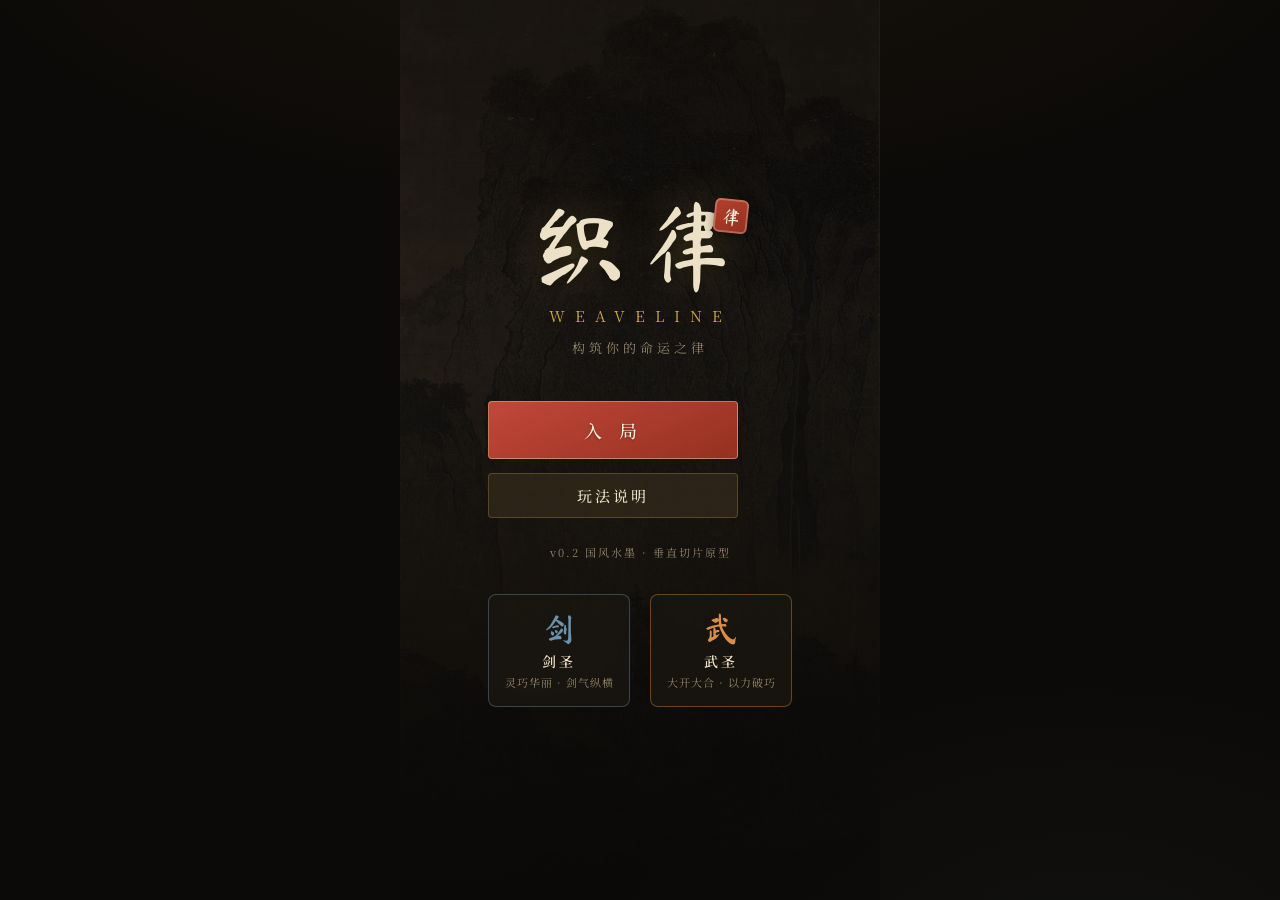
==== index.html @ f8b71b51 "demo V1.0" ====
<!DOCTYPE html>
<html lang="zh-CN">
<head>
  <meta charset="UTF-8">
  <meta name="viewport" content="width=device-width, initial-scale=1.0, maximum-scale=1.0, user-scalable=no">
  <meta name="apple-mobile-web-app-capable" content="yes">
  <meta name="mobile-web-app-capable" content="yes">
  <title>织律 Weaveline</title>

  <!-- 国风字体：毛笔行书 + 宋体（加载失败时回落到系统楷体/宋体） -->
  <link rel="preconnect" href="https://fonts.googleapis.com">
  <link rel="preconnect" href="https://fonts.gstatic.com" crossorigin>
  <link rel="stylesheet" href="https://fonts.googleapis.com/css2?family=Ma+Shan+Zheng&family=Noto+Serif+SC:wght@400;600&display=swap">

  <link rel="stylesheet" href="css/style.css">
</head>
<body>
  <div id="app">
    <div class="loading-screen">
      <div class="loading-seal">织</div>
      <h1>织律</h1>
      <p>WEAVELINE</p>
      <div class="loading-spinner"></div>
    </div>
  </div>

  <!-- Game Scripts -->
  <script src="js/random.js"></script>
  <script src="js/data.js"></script>
  <script src="js/battle-core.js"></script>
  <script src="js/audio.js"></script>
  <script src="js/game.js"></script>

  <script>
    // Start the game
    window.addEventListener('DOMContentLoaded', () => {
      game.start();
    });
  </script>
</body>
</html>
---- css/style.css ----
/* ============================================================
   织律 Weaveline - 国风 · 水墨 · 夜墨 Theme
   Ink-wash aesthetic: 墨色为底，宣纸为面，朱砂鎏金为饰
   ============================================================ */

/* ---- CSS Variables ---- */
:root {
  /* 墨色底 */
  --ink-950: #0c0a08;
  --ink-900: #12100c;
  --ink-800: #1a1611;
  --ink-700: #241e16;
  --ink-600: #2f2719;
  /* 宣纸字 */
  --paper: #ece0c6;
  --paper-dim: #cbbc9c;
  --paper-mute: #94866b;
  /* 点缀 */
  --gold: #c9a24b;
  --gold-bright: #ecd394;
  --cinnabar: #b5402f;
  --cinnabar-bright: #e0604a;
  --jade: #6b9c8a;
  --azure: #6a92ad;
  --violet: #9270a0;
  --ember: #d98e4a;
  /* 功能色 */
  --hp-player: #a8c686;
  --hp-enemy: #c8543f;
  --border-gold: rgba(201, 162, 75, 0.28);
  --border-faint: rgba(236, 224, 198, 0.12);
  --shadow-deep: rgba(0, 0, 0, 0.55);
  --radius-sm: 4px;
  --radius-md: 8px;
  --radius-lg: 14px;
  --font-brush: 'Ma Shan Zheng', 'Kaiti SC', 'STKaiti', 'KaiTi', 'STSong', serif;
  --font-song: 'Noto Serif SC', 'Songti SC', 'STSong', 'SimSun', serif;
  --transition: 0.25s cubic-bezier(0.22, 0.8, 0.36, 1);
}

/* ---- Reset ---- */
*, *::before, *::after {
  box-sizing: border-box;
  margin: 0;
  padding: 0;
}

html, body {
  width: 100%;
  height: 100%;
  overflow-x: hidden;
  font-family: var(--font-song);
  background: var(--ink-950);
  color: var(--paper);
  -webkit-font-smoothing: antialiased;
  -webkit-tap-highlight-color: transparent;
}

body {
  display: flex;
  justify-content: center;
  align-items: flex-start;
  min-height: 100vh;
  background:
    radial-gradient(1200px 500px at 50% -10%, rgba(201, 162, 75, 0.06), transparent 60%),
    radial-gradient(900px 600px at 85% 110%, rgba(106, 146, 173, 0.05), transparent 55%),
    var(--ink-950);
}

#app {
  width: 100%;
  max-width: 480px;
  min-height: 100vh;
  position: relative;
}

/* ---- Loading ---- */
.loading-screen {
  display: flex;
  flex-direction: column;
  align-items: center;
  justify-content: center;
  min-height: 100vh;
  gap: 14px;
}
.loading-seal {
  width: 72px; height: 72px;
  display: flex; align-items: center; justify-content: center;
  background: var(--cinnabar);
  color: #f4e8d8;
  font-family: var(--font-brush);
  font-size: 40px;
  border-radius: 10px;
  box-shadow: 0 0 30px rgba(181, 64, 47, 0.35), inset 0 0 0 3px rgba(244, 232, 216, 0.25);
  animation: pulse 1.8s infinite;
}
.loading-screen h1 { font-family: var(--font-brush); font-size: 34px; color: var(--gold-bright); font-weight: 400; letter-spacing: 8px; }
.loading-screen p { color: var(--paper-mute); font-size: 13px; letter-spacing: 6px; }
.loading-spinner {
  width: 30px; height: 30px;
  border: 2px solid var(--border-faint);
  border-top-color: var(--gold);
  border-radius: 50%;
  animation: spin 0.9s linear infinite;
  margin-top: 8px;
}

/* ---- Screen Base ---- */
.screen {
  width: 100%;
  min-height: 100vh;
  padding: 16px;
  display: flex;
  flex-direction: column;
  position: relative;
}

/* 宣纸面板 */
.panel {
  background:
    linear-gradient(160deg, rgba(38, 32, 23, 0.94), rgba(24, 20, 14, 0.96));
  border-radius: var(--radius-lg);
  padding: 22px 20px;
  border: 1px solid var(--border-gold);
  box-shadow:
    0 12px 40px var(--shadow-deep),
    inset 0 0 0 1px rgba(0, 0, 0, 0.35),
    inset 0 1px 0 rgba(236, 224, 198, 0.06);
  position: relative;
}
.panel::before, .panel::after {
  content: '';
  position: absolute;
  width: 14px; height: 14px;
  border-color: var(--gold);
  border-style: solid;
  opacity: 0.55;
  pointer-events: none;
}
.panel::before { top: 5px; left: 5px; border-width: 1px 0 0 1px; }
.panel::after { bottom: 5px; right: 5px; border-width: 0 1px 1px 0; }

/* 印章元素 */
.seal {
  display: inline-flex;
  align-items: center;
  justify-content: center;
  background: linear-gradient(150deg, var(--cinnabar), #93301f);
  color: #f6ecdc;
  font-family: var(--font-brush);
  border-radius: 6px;
  box-shadow: inset 0 0 0 2px rgba(246, 236, 220, 0.28), 0 2px 8px rgba(0,0,0,0.4);
  line-height: 1;
}

/* ---- Buttons ---- */
.btn {
  display: inline-flex;
  align-items: center;
  justify-content: center;
  gap: 8px;
  padding: 11px 22px;
  border: 1px solid var(--border-gold);
  border-radius: var(--radius-sm);
  font-size: 15px;
  font-weight: 500;
  letter-spacing: 3px;
  cursor: pointer;
  transition: all var(--transition);
  font-family: var(--font-song);
  white-space: nowrap;
  color: var(--paper);
  background: rgba(38, 32, 23, 0.7);
}
.btn:active { transform: scale(0.97); }
.btn:disabled { opacity: 0.35; cursor: not-allowed; }
.btn-primary {
  background: linear-gradient(155deg, #c0483a, #96301f);
  border-color: rgba(236, 211, 148, 0.45);
  color: #f8efdd;
  text-shadow: 0 1px 2px rgba(0,0,0,0.4);
}
.btn-primary:hover { box-shadow: 0 4px 18px rgba(181, 64, 47, 0.4); filter: brightness(1.1); }
.btn-secondary { background: rgba(47, 39, 25, 0.85); color: var(--paper); }
.btn-secondary:hover { border-color: var(--gold); }
.btn-accent { background: linear-gradient(155deg, #6d5a86, #4e3d63); color: #f2e9f6; }
.btn-ghost { background: transparent; color: var(--paper-mute); border-color: transparent; }
.btn-danger { background: var(--cinnabar); color: #fff; }
.btn-large { padding: 15px 36px; font-size: 18px; letter-spacing: 6px; }
.btn-sm { padding: 6px 14px; font-size: 12px; letter-spacing: 1px; }
.btn-block { width: 100%; }

/* ---- Menu Screen ---- */
.menu-screen {
  justify-content: center;
  align-items: center;
  text-align: center;
  overflow: hidden;
}
.ink-bg {
  position: absolute;
  inset: 0;
  background-size: cover;
  background-position: center 20%;
  opacity: 0.34;
  filter: saturate(0.7) brightness(0.85);
  pointer-events: none;
}
.ink-bg::after {
  content: '';
  position: absolute;
  inset: 0;
  background:
    linear-gradient(180deg, rgba(12,10,8,0.55) 0%, rgba(12,10,8,0.25) 35%, rgba(12,10,8,0.88) 82%, var(--ink-950) 100%);
}
.menu-content { position: relative; z-index: 1; }
.game-title { margin-bottom: 44px; position: relative; }
.title-calligraphy {
  font-family: var(--font-brush);
  font-size: 96px;
  font-weight: 400;
  line-height: 1.1;
  color: var(--paper);
  text-shadow:
    0 0 40px rgba(201, 162, 75, 0.35),
    0 4px 12px rgba(0, 0, 0, 0.7);
  letter-spacing: 12px;
  animation: inkBreath 5s ease-in-out infinite;
}
@keyframes inkBreath {
  0%, 100% { text-shadow: 0 0 40px rgba(201,162,75,0.28), 0 4px 12px rgba(0,0,0,0.7); }
  50% { text-shadow: 0 0 64px rgba(201,162,75,0.5), 0 4px 12px rgba(0,0,0,0.7); }
}
.title-seal {
  position: absolute;
  top: 6px; right: calc(50% - 108px);
  width: 34px; height: 34px;
  font-size: 19px;
  transform: rotate(6deg);
}
.subtitle {
  color: var(--gold);
  font-size: 15px;
  letter-spacing: 10px;
  margin-top: 6px;
  font-family: var(--font-song);
}
.tagline { color: var(--paper-mute); font-size: 13px; margin-top: 12px; letter-spacing: 4px; }
.menu-buttons { display: flex; flex-direction: column; gap: 14px; width: 250px; }
.menu-version { color: var(--paper-mute); font-size: 11px; margin-top: 26px; letter-spacing: 2px; }
.menu-characters { display: flex; gap: 20px; margin-top: 34px; }
.char-preview {
  background: rgba(26, 22, 17, 0.82);
  border-radius: var(--radius-md);
  padding: 16px 14px;
  text-align: center;
  width: 142px;
  border: 1px solid var(--border-faint);
}
.char-preview.swordsman { border-color: rgba(106, 146, 173, 0.4); }
.char-preview.martial { border-color: rgba(217, 142, 74, 0.4); }
.char-preview .char-icon {
  font-family: var(--font-brush);
  font-size: 34px;
  line-height: 1;
  margin-bottom: 6px;
}
.char-preview.swordsman .char-icon { color: var(--azure); }
.char-preview.martial .char-icon { color: var(--ember); }
.char-preview .char-name { font-size: 14px; font-weight: 600; letter-spacing: 3px; }
.char-preview .char-desc { font-size: 11px; color: var(--paper-mute); margin-top: 3px; letter-spacing: 1px; }

/* ---- Character Select ---- */
.char-select-screen { gap: 16px; }
.screen-title {
  text-align: center;
  font-family: var(--font-brush);
  font-size: 30px;
  font-weight: 400;
  color: var(--gold-bright);
  letter-spacing: 8px;
  margin: 8px 0 4px;
}
.screen-subtitle { text-align: center; color: var(--paper-mute); font-size: 12px; letter-spacing: 2px; margin-bottom: 8px; }
.char-cards { display: flex; flex-direction: column; gap: 16px; flex: 1; }
.char-card {
  background: linear-gradient(165deg, rgba(38, 32, 23, 0.92), rgba(22, 18, 13, 0.95));
  border-radius: var(--radius-lg);
  padding: 22px 20px;
  cursor: pointer;
  border: 1px solid var(--border-faint);
  transition: all var(--transition);
  position: relative;
  overflow: hidden;
}
.char-card::after {
  content: '';
  position: absolute;
  top: 0; left: 0; right: 0;
  height: 2px;
  background: linear-gradient(90deg, transparent, var(--card-accent, var(--gold)), transparent);
  opacity: 0.6;
}
.char-card.swordsman { --card-accent: var(--azure); }
.char-card.martial { --card-accent: var(--ember); }
.char-card:hover, .char-card:active { border-color: var(--card-accent, var(--gold)); transform: translateY(-2px); box-shadow: 0 10px 30px rgba(0,0,0,0.5); }
.char-card-head { display: flex; align-items: center; gap: 16px; margin-bottom: 10px; }
.char-glyph {
  width: 62px; height: 62px;
  flex: none;
  display: flex; align-items: center; justify-content: center;
  font-family: var(--font-brush);
  font-size: 38px;
  border-radius: 50%;
  border: 1px solid var(--border-gold);
  background: radial-gradient(circle at 35% 30%, rgba(236,224,198,0.10), rgba(0,0,0,0.35));
}
.char-card.swordsman .char-glyph { color: var(--azure); box-shadow: 0 0 22px rgba(106,146,173,0.25); }
.char-card.martial .char-glyph { color: var(--ember); box-shadow: 0 0 22px rgba(217,142,74,0.25); }
.char-card h3 { font-family: var(--font-brush); font-size: 26px; font-weight: 400; letter-spacing: 5px; }
.char-stats { display: flex; gap: 14px; margin-bottom: 8px; }
.stat { font-size: 12px; color: var(--paper-dim); letter-spacing: 1px; }
.char-card p { font-size: 12px; color: var(--paper-mute); margin-bottom: 14px; line-height: 1.7; }
.char-skills-preview { display: flex; flex-wrap: wrap; gap: 6px; margin-bottom: 14px; }
.skill-tag {
  background: rgba(236, 224, 198, 0.07);
  border: 1px solid var(--border-faint);
  padding: 3px 10px;
  border-radius: 3px;
  font-size: 11px;
  color: var(--paper-dim);
  letter-spacing: 1px;
}
.tag-more { color: var(--gold); }

/* ---- Sword Select ---- */
.sword-select-screen { gap: 14px; align-items: center; }
.sword-cards { display: flex; flex-direction: column; gap: 12px; width: 100%; }
.sword-card {
  background: linear-gradient(150deg, rgba(38, 32, 23, 0.92), rgba(22, 18, 13, 0.94));
  border-radius: var(--radius-md);
  padding: 16px 18px;
  border: 1px solid var(--border-faint);
  display: flex;
  align-items: center;
  gap: 16px;
  cursor: pointer;
  transition: all var(--transition);
}
.sword-card:hover, .sword-card:active { border-color: var(--gold); box-shadow: 0 6px 20px rgba(0,0,0,0.45); }
.sword-name-seal {
  width: 52px; height: 52px;
  flex: none;
  font-size: 24px;
}
.sword-card h3 { font-family: var(--font-brush); font-size: 20px; font-weight: 400; color: var(--gold-bright); letter-spacing: 3px; white-space: nowrap; }
.sword-card p { font-size: 11.5px; color: var(--paper-mute); flex: 1; line-height: 1.6; }

/* ---- Route Map ---- */
.route-screen { gap: 10px; padding: 12px; }
.route-header {
  display: flex;
  justify-content: space-between;
  align-items: center;
  padding: 6px 2px;
}
.header-left { display: flex; gap: 8px; align-items: center; }
.header-right { display: flex; gap: 8px; }
.char-badge {
  padding: 5px 14px;
  border-radius: 3px;
  font-size: 13px;
  letter-spacing: 2px;
  border: 1px solid var(--border-gold);
  font-weight: 600;
  background: rgba(26, 22, 17, 0.85);
  color: var(--paper);
}
.char-badge.large { padding: 10px 24px; font-size: 17px; letter-spacing: 4px; }
.sword-badge {
  padding: 4px 10px;
  border-radius: 3px;
  font-size: 11px;
  letter-spacing: 1px;
  background: rgba(201, 162, 75, 0.14);
  border: 1px solid var(--border-gold);
  color: var(--gold-bright);
}
.resource-display {
  padding: 4px 10px;
  border-radius: 3px;
  font-size: 12px;
  letter-spacing: 1px;
  background: rgba(26, 22, 17, 0.85);
  border: 1px solid var(--border-faint);
  color: var(--paper-dim);
}
.resource-display .res-hp { color: var(--cinnabar-bright); }
.resource-display .res-supply { color: var(--gold-bright); }
.route-map-title {
  text-align: center;
  font-family: var(--font-brush);
  font-size: 20px;
  color: var(--gold-bright);
  letter-spacing: 6px;
  padding: 2px 0;
}
/* 富春山居图长卷装饰条 */
.scroll-strip {
  height: 18px;
  border-radius: 2px;
  background-size: cover;
  background-position: center 40%;
  opacity: 0.5;
  filter: saturate(0.6);
  border-top: 1px solid var(--border-gold);
  border-bottom: 1px solid var(--border-gold);
}
.route-map-container {
  flex: 1;
  overflow-y: auto;
  position: relative;
  border-radius: var(--radius-md);
  border: 1px solid var(--border-faint);
  background:
    linear-gradient(180deg, rgba(18,16,12,0.72), rgba(18,16,12,0.85)),
    var(--map-bg, none);
  background-size: cover;
  background-position: center;
}
.route-map {
  display: flex;
  flex-direction: column;
  gap: 26px;
  padding: 20px 6px;
  position: relative;
}
.route-svg {
  position: absolute;
  inset: 0;
  width: 100%;
  height: 100%;
  pointer-events: none;
  z-index: 0;
}
.route-svg path {
  fill: none;
  stroke: rgba(201, 162, 75, 0.30);
  stroke-width: 1.6;
  stroke-dasharray: 5 4;
}
.route-svg path.route-active {
  stroke: var(--gold-bright);
  stroke-width: 2.2;
  stroke-dasharray: none;
  filter: drop-shadow(0 0 4px rgba(236, 211, 148, 0.6));
}
.route-svg path.route-past { stroke: rgba(236, 224, 198, 0.10); stroke-dasharray: 3 5; }
.route-layer { display: flex; align-items: center; gap: 6px; position: relative; z-index: 1; }
.layer-label {
  font-size: 10px;
  color: var(--paper-mute);
  width: 22px;
  text-align: center;
  font-family: var(--font-song);
}
.layer-nodes { display: flex; gap: 10px; flex: 1; justify-content: center; flex-wrap: wrap; }
.route-node {
  width: 62px; height: 62px;
  border-radius: 50%;
  background: radial-gradient(circle at 34% 28%, rgba(47, 39, 25, 0.95), rgba(18, 16, 12, 0.97));
  border: 1.5px solid var(--border-faint);
  display: flex;
  flex-direction: column;
  align-items: center;
  justify-content: center;
  cursor: pointer;
  transition: all var(--transition);
  position: relative;
}
.node-glyph {
  font-family: var(--font-brush);
  font-size: 26px;
  line-height: 1;
  color: var(--node-color, var(--paper-dim));
}
.node-type {
  font-size: 9px;
  color: var(--paper-mute);
  margin-top: 3px;
  letter-spacing: 1px;
  white-space: nowrap;
}
.route-node.accessible {
  border-color: var(--node-color, var(--gold));
  box-shadow: 0 0 14px color-mix(in srgb, var(--node-color, var(--gold)) 45%, transparent);
  animation: nodeGlow 2.2s ease-in-out infinite;
}
@keyframes nodeGlow {
  0%, 100% { box-shadow: 0 0 10px color-mix(in srgb, var(--node-color, var(--gold)) 30%, transparent); }
  50% { box-shadow: 0 0 20px color-mix(in srgb, var(--node-color, var(--gold)) 60%, transparent); }
}
.route-node.accessible:hover { transform: scale(1.1); }
.route-node.current { border-color: var(--gold-bright); box-shadow: 0 0 18px rgba(236, 211, 148, 0.5); }
.route-node.past { opacity: 0.5; }
.route-node.future { opacity: 0.28; cursor: default; }
.route-legend {
  display: flex;
  flex-wrap: wrap;
  gap: 10px;
  justify-content: center;
  padding: 8px 0 2px;
  font-size: 11px;
}
.legend-item { display: flex; align-items: center; gap: 5px; color: var(--paper-mute); letter-spacing: 1px; }
.legend-glyph { font-family: var(--font-brush); font-size: 15px; }

/* ---- Battle Screen ---- */
.battle-screen {
  gap: 8px;
  padding: 8px;
  background: var(--ink-950);
  overflow: hidden;
}
.battle-bg {
  position: absolute;
  inset: 0;
  background-size: cover;
  background-position: center 25%;
  opacity: 0.30;
  filter: saturate(0.65) brightness(0.8);
  pointer-events: none;
  z-index: 0;
}
.battle-bg::after {
  content: '';
  position: absolute;
  inset: 0;
  background:
    radial-gradient(120% 65% at 50% 30%, transparent 40%, rgba(12,10,8,0.75) 100%),
    linear-gradient(180deg, rgba(12,10,8,0.6), rgba(12,10,8,0.35) 30%, rgba(12,10,8,0.9) 90%);
}
.battle-header {
  display: flex;
  justify-content: space-between;
  align-items: center;
  position: relative;
  z-index: 5;
}
.battle-type {
  padding: 5px 14px;
  border-radius: 3px;
  font-size: 13px;
  font-weight: 600;
  letter-spacing: 3px;
  border: 1px solid var(--border-faint);
  background: rgba(26, 22, 17, 0.85);
  color: var(--paper-dim);
}
.battle-type.elite { color: var(--violet); border-color: rgba(146, 112, 160, 0.5); }
.battle-type.boss { color: var(--cinnabar-bright); border-color: rgba(224, 96, 74, 0.5); }
.battle-speed { display: flex; gap: 4px; }
.speed-btn {
  padding: 4px 11px;
  border-radius: 3px;
  border: 1px solid var(--border-faint);
  background: rgba(26, 22, 17, 0.85);
  color: var(--paper-mute);
  font-size: 12px;
  cursor: pointer;
  font-family: var(--font-song);
}
.speed-btn.active { background: var(--gold); color: var(--ink-950); border-color: var(--gold); font-weight: 700; }
.speed-btn.skip { color: var(--cinnabar-bright); }

.battle-arena {
  flex: 1;
  display: flex;
  flex-direction: column;
  justify-content: space-between;
  gap: 6px;
  position: relative;
  z-index: 1;
}
.battle-arena.shake-light { animation: shakeLight 0.18s ease; }
.battle-arena.shake-standard { animation: shakeStandard 0.26s ease; }
.battle-arena.shake-heavy { animation: shakeHeavy 0.38s ease; }
.battle-arena.shake-execute { animation: shakeExecute 0.5s ease; }
@keyframes shakeLight {
  0%,100% { transform: translate(0,0); } 30% { transform: translate(2px,-1px); } 60% { transform: translate(-2px,1px); }
}
@keyframes shakeStandard {
  0%,100% { transform: translate(0,0); } 20% { transform: translate(4px,-2px); } 45% { transform: translate(-4px,2px); } 70% { transform: translate(2px,1px); }
}
@keyframes shakeHeavy {
  0%,100% { transform: translate(0,0); } 15% { transform: translate(7px,-4px); } 35% { transform: translate(-7px,4px); } 55% { transform: translate(5px,-2px); } 75% { transform: translate(-3px,2px); }
}
@keyframes shakeExecute {
  0%,100% { transform: translate(0,0) scale(1); } 12% { transform: translate(10px,-6px) scale(1.015); } 30% { transform: translate(-10px,6px); } 50% { transform: translate(7px,-4px); } 68% { transform: translate(-5px,3px); } 84% { transform: translate(3px,-1px); }
}

/* FX layer */
.fx-layer {
  position: absolute;
  inset: 0;
  pointer-events: none;
  z-index: 8;
  overflow: hidden;
}

/* Player */
.player-area {
  display: flex;
  flex-direction: column;
  align-items: center;
  gap: 6px;
  padding: 10px 0 4px;
  position: relative;
}
.player-sprite { position: relative; transition: transform 0.12s; }
.sprite-body {
  width: 84px; height: 84px;
  border-radius: 50%;
  display: flex;
  align-items: center;
  justify-content: center;
  position: relative;
  border: 1.5px solid var(--border-gold);
  background: radial-gradient(circle at 35% 28%, rgba(236,224,198,0.10), rgba(10,8,6,0.5));
  animation: idleBreath 3.2s ease-in-out infinite;
}
@keyframes idleBreath {
  0%,100% { transform: translateY(0) scale(1); }
  50% { transform: translateY(-3px) scale(1.015); }
}
.sprite-glyph {
  font-family: var(--font-brush);
  font-size: 46px;
  line-height: 1;
}
.sprite-body.swordsman { box-shadow: 0 0 34px rgba(106,146,173,0.35), inset 0 0 20px rgba(106,146,173,0.12); }
.sprite-body.swordsman .sprite-glyph { color: #9fc2d8; text-shadow: 0 0 16px rgba(106,146,173,0.8); }
.sprite-body.martialArtist { box-shadow: 0 0 34px rgba(217,142,74,0.35), inset 0 0 20px rgba(217,142,74,0.12); }
.sprite-body.martialArtist .sprite-glyph { color: #e8b088; text-shadow: 0 0 16px rgba(217,142,74,0.8); }

/* 角色气场环 */
.sprite-aura {
  position: absolute;
  inset: -10px;
  border-radius: 50%;
  border: 1px solid rgba(201, 162, 75, 0.2);
  animation: auraSpin 14s linear infinite;
  pointer-events: none;
}
.sprite-aura::before {
  content: '';
  position: absolute;
  top: -3px; left: 50%;
  width: 6px; height: 6px;
  border-radius: 50%;
  background: var(--gold-bright);
  box-shadow: 0 0 8px var(--gold-bright);
}
@keyframes auraSpin { to { transform: rotate(360deg); } }

/* 前冲攻击 / 受击（主角在下向上出招，敌人在上向下扑击） */
.player-sprite.attack-lunge { animation: lungePlayer 0.32s cubic-bezier(0.3, 0.1, 0.2, 1.4); }
@keyframes lungePlayer {
  0% { transform: translateY(0) scale(1); }
  35% { transform: translateY(-26px) scale(1.08); }
  100% { transform: translateY(0) scale(1); }
}
.enemy-unit.attack-lunge { animation: lungeEnemy 0.32s cubic-bezier(0.3, 0.1, 0.2, 1.4); }
@keyframes lungeEnemy {
  0% { transform: translateY(0); }
  35% { transform: translateY(22px) scale(1.08); }
  100% { transform: translateY(0); }
}
.hit-flash .sprite-body, .hit-flash .sprite-enemy { animation: hitFlash 0.22s ease; }
@keyframes hitFlash {
  0% { filter: brightness(1); }
  40% { filter: brightness(2.6) saturate(0.2); }
  100% { filter: brightness(1); }
}
.hit-recoil { animation: hitRecoil 0.25s ease; }
@keyframes hitRecoil {
  0% { transform: translateY(0); }
  30% { transform: translateY(-8px) scale(0.96); }
  100% { transform: translateY(0); }
}
.player-hit-recoil { animation: playerRecoil 0.25s ease; }
@keyframes playerRecoil {
  0% { transform: translateY(0); }
  30% { transform: translateY(8px) scale(0.96); }
  100% { transform: translateY(0); }
}

.player-name { font-size: 14px; font-weight: 600; letter-spacing: 3px; margin-top: 4px; font-family: var(--font-song); }
.hp-bar-container { display: flex; align-items: center; gap: 8px; width: 100%; max-width: 300px; }
.hp-bar {
  flex: 1;
  height: 9px;
  border-radius: 2px;
  background: rgba(236, 224, 198, 0.10);
  overflow: hidden;
  border: 1px solid rgba(0,0,0,0.5);
  box-shadow: inset 0 1px 3px rgba(0,0,0,0.5);
}
.hp-fill { height: 100%; border-radius: 2px; transition: width 0.35s ease; position: relative; }
.player-hp .hp-fill { background: linear-gradient(90deg, #7fa35c, var(--hp-player)); box-shadow: 0 0 8px rgba(168,198,134,0.5); }
.enemy-hp .hp-fill { background: linear-gradient(90deg, #93301f, var(--hp-enemy)); box-shadow: 0 0 8px rgba(200,84,63,0.5); }
.hp-text { font-size: 11px; color: var(--paper-dim); white-space: nowrap; min-width: 52px; letter-spacing: 1px; }
.resource-indicator {
  display: flex;
  gap: 14px;
  font-size: 12px;
  color: var(--paper-dim);
  letter-spacing: 1px;
}
.resource-indicator .res-val { color: var(--gold-bright); font-weight: 700; }
.shield-indicator { font-size: 12px; color: var(--azure); letter-spacing: 1px; }

/* 剑意/蓄势 珠 */
.intent-orbs { display: flex; gap: 5px; margin-top: 2px; }
.intent-orb {
  width: 10px; height: 10px;
  border-radius: 50%;
  border: 1px solid var(--border-gold);
  background: rgba(236,224,198,0.06);
  transition: all 0.3s;
}
.intent-orb.filled { background: radial-gradient(circle at 35% 30%, var(--gold-bright), var(--gold)); box-shadow: 0 0 6px rgba(201,162,75,0.7); }
.intent-orb.momentum.filled { background: radial-gradient(circle at 35% 30%, #f0b278, var(--ember)); box-shadow: 0 0 6px rgba(217,142,74,0.7); }

/* Battle Log */
.battle-log {
  background: rgba(12, 10, 8, 0.66);
  border-radius: var(--radius-sm);
  max-height: 108px;
  overflow-y: auto;
  padding: 8px 10px;
  font-size: 11px;
  color: var(--paper-mute);
  line-height: 1.75;
  border: 1px solid var(--border-faint);
  letter-spacing: 0.5px;
}
.log-line { padding: 1px 0; }
.log-line:first-child { color: var(--gold-bright); }

/* Enemy Area */
.enemy-area {
  display: flex;
  gap: 18px;
  justify-content: center;
  flex-wrap: wrap;
  padding: 8px 0 6px;
  position: relative;
}
.enemy-unit {
  display: flex;
  flex-direction: column;
  align-items: center;
  gap: 4px;
  transition: opacity 0.4s, transform 0.4s;
  position: relative;
}
.enemy-unit.dead { opacity: 0.22; transform: scale(0.82) translateY(6px); filter: grayscale(1); }
.enemy-sprite { position: relative; }
.sprite-enemy {
  width: 62px; height: 62px;
  border-radius: 50%;
  display: flex;
  align-items: center;
  justify-content: center;
  font-family: var(--font-brush);
  font-size: 34px;
  color: var(--enemy-color, #b8a684);
  border: 1.5px solid color-mix(in srgb, var(--enemy-color, #b8a684) 45%, transparent);
  background: radial-gradient(circle at 35% 28%, rgba(236,224,198,0.07), rgba(10,8,6,0.55));
  box-shadow: 0 0 18px color-mix(in srgb, var(--enemy-color, #b8a684) 22%, transparent);
  animation: idleBreath 3.8s ease-in-out infinite;
  text-shadow: 0 0 12px color-mix(in srgb, var(--enemy-color, #b8a684) 65%, transparent);
}
.enemy-unit.elite .sprite-enemy { width: 72px; height: 72px; font-size: 40px; }
.enemy-unit.boss .sprite-enemy { width: 88px; height: 88px; font-size: 48px; border-width: 2px; }
.enemy-name { font-size: 11px; color: var(--paper-dim); letter-spacing: 2px; }
.hp-bar-container.small { max-width: 86px; }
.hp-bar-container.small .hp-bar { height: 5px; }
.hp-bar-container.small .hp-text { font-size: 9px; min-width: 36px; }

/* 敌人状态图标 */
.status-row { display: flex; gap: 4px; min-height: 16px; }
.status-chip {
  font-size: 9px;
  font-family: var(--font-song);
  padding: 1px 5px;
  border-radius: 3px;
  letter-spacing: 0;
  border: 1px solid;
  line-height: 1.4;
}
.status-chip.burn { color: #f0906c; border-color: rgba(240,144,108,0.5); background: rgba(181,64,47,0.18); }
.status-chip.armorBreak { color: #c8b8a0; border-color: rgba(200,184,160,0.5); background: rgba(148,134,107,0.18); }

/* ---- Damage Popups ---- */
.dmg-popup {
  position: absolute;
  top: -14px;
  left: 50%;
  transform: translateX(-50%);
  font-family: var(--font-brush);
  font-size: 24px;
  font-weight: 400;
  color: var(--cinnabar-bright);
  text-shadow: 0 2px 6px rgba(0,0,0,0.8), 0 0 14px rgba(224,96,74,0.5);
  animation: floatUp 0.9s cubic-bezier(0.2, 0.7, 0.3, 1) forwards;
  pointer-events: none;
  white-space: nowrap;
  z-index: 12;
}
.dmg-popup.crit { font-size: 32px; color: var(--gold-bright); text-shadow: 0 2px 8px rgba(0,0,0,0.85), 0 0 20px rgba(236,211,148,0.7); }
.dmg-popup.execute { font-size: 36px; color: #ff5a3c; text-shadow: 0 0 24px rgba(255,60,30,0.8), 0 2px 8px rgba(0,0,0,0.9); }
.dmg-popup.dot { font-size: 17px; color: var(--ember); }
.dmg-popup.enemy-dmg { color: #e88f7d; }
.dmg-popup.heal { color: var(--hp-player); text-shadow: 0 0 12px rgba(168,198,134,0.6); }
@keyframes floatUp {
  0% { opacity: 0; transform: translateX(-50%) translateY(6px) scale(0.6); }
  18% { opacity: 1; transform: translateX(-50%) translateY(-4px) scale(1.15); }
  100% { opacity: 0; transform: translateX(-50%) translateY(-46px) scale(1); }
}

/* ---- 技能横幅 (Cast Banner) ---- */
.battle-overlay {
  position: absolute;
  inset: 0;
  display: flex;
  align-items: center;
  justify-content: center;
  pointer-events: none;
  z-index: 20;
}
.cast-banner {
  position: relative;
  min-width: 78%;
  padding: 14px 30px 12px;
  text-align: center;
  background: linear-gradient(90deg, transparent, rgba(14, 12, 9, 0.92) 12%, rgba(14, 12, 9, 0.92) 88%, transparent);
  border-top: 1px solid rgba(201, 162, 75, 0.5);
  border-bottom: 1px solid rgba(201, 162, 75, 0.5);
  animation: bannerIn 0.34s cubic-bezier(0.2, 0.9, 0.25, 1.1);
}
.cast-banner::before, .cast-banner::after {
  content: '';
  position: absolute;
  left: 6%; right: 6%;
  height: 1px;
  background: linear-gradient(90deg, transparent, rgba(201,162,75,0.35), transparent);
}
.cast-banner::before { top: 3px; }
.cast-banner::after { bottom: 3px; }
@keyframes bannerIn {
  0% { opacity: 0; transform: translateX(46px) scaleX(0.7); letter-spacing: 26px; }
  100% { opacity: 1; transform: translateX(0) scaleX(1); }
}
.cast-banner.out { animation: bannerOut 0.22s ease forwards; }
@keyframes bannerOut {
  to { opacity: 0; transform: translateX(-40px) scaleX(0.85); }
}
.cast-banner-tag {
  display: inline-block;
  font-size: 10px;
  color: var(--ink-950);
  background: var(--gold);
  padding: 2px 8px;
  border-radius: 2px;
  letter-spacing: 2px;
  margin-bottom: 6px;
  font-weight: 700;
}
.cast-banner-tag.ultimate { background: var(--cinnabar); color: #f8efdd; }
.cast-banner-name {
  font-family: var(--font-brush);
  font-size: 40px;
  line-height: 1.15;
  color: var(--paper);
  letter-spacing: 10px;
  text-shadow: 0 0 26px rgba(201, 162, 75, 0.55), 0 3px 8px rgba(0,0,0,0.8);
}
.cast-banner-name.bloom { color: var(--gold-bright); }
.cast-banner-sub { font-size: 11px; color: var(--paper-mute); margin-top: 4px; letter-spacing: 3px; }

/* 处决全屏演出 */
.execute-cinematic {
  position: absolute;
  inset: 0;
  z-index: 30;
  display: flex;
  align-items: center;
  justify-content: center;
  pointer-events: none;
  animation: executeBg 0.9s ease forwards;
}
@keyframes executeBg {
  0% { background: rgba(120, 10, 0, 0); }
  18% { background: rgba(120, 10, 0, 0.5); }
  100% { background: rgba(12, 10, 8, 0); }
}
.execute-char {
  font-family: var(--font-brush);
  font-size: 150px;
  color: #f3e9d4;
  text-shadow: 0 0 60px rgba(255, 70, 30, 0.9), 0 6px 20px rgba(0,0,0,0.9);
  animation: executeChar 0.85s cubic-bezier(0.15, 0.9, 0.2, 1) forwards;
}
@keyframes executeChar {
  0% { opacity: 0; transform: scale(2.6) rotate(-14deg); }
  22% { opacity: 1; transform: scale(0.96) rotate(2deg); }
  34% { transform: scale(1.02) rotate(0deg); }
  78% { opacity: 1; }
  100% { opacity: 0; transform: scale(0.94) translateY(-10px); }
}
.execute-label {
  position: absolute;
  bottom: 22%;
  left: 50%;
  transform: translateX(-50%);
  font-family: var(--font-song);
  font-size: 15px;
  color: var(--cinnabar-bright);
  letter-spacing: 8px;
  animation: popIn 0.4s ease;
  text-shadow: 0 0 14px rgba(224, 96, 74, 0.8);
}

/* 白闪帧 */
.flash-frame {
  position: absolute;
  inset: 0;
  background: #fff8ec;
  z-index: 28;
  pointer-events: none;
  animation: flashFrame 0.16s ease forwards;
}
@keyframes flashFrame { from { opacity: 0.9; } to { opacity: 0; } }

.pop-in { animation: popIn 0.3s ease; }
@keyframes popIn {
  0% { transform: scale(0.5); opacity: 0; }
  100% { transform: scale(1); opacity: 1; }
}

/* ---- 斩击 / 剑气 / 拳脚 FX ---- */
.slash-fx {
  position: absolute;
  z-index: 10;
  pointer-events: none;
  animation: slashArc 0.28s ease-out forwards;
  transform-origin: center;
}
@keyframes slashArc {
  0% { opacity: 0; transform: rotate(var(--slash-rot, -30deg)) scale(0.4); }
  25% { opacity: 1; }
  100% { opacity: 0; transform: rotate(var(--slash-rot, -30deg)) scale(1.25); }
}
.qi-wave {
  position: absolute;
  z-index: 10;
  width: 56px; height: 56px;
  pointer-events: none;
  animation: qiFly 0.4s cubic-bezier(0.3, 0.2, 0.6, 1) forwards;
}
@keyframes qiFly {
  0% { opacity: 0; transform: translate(var(--fx-from-x, 0), var(--fx-from-y, 0)) scale(0.5) rotate(45deg); }
  20% { opacity: 1; }
  100% { opacity: 0.9; transform: translate(var(--fx-to-x, 0), var(--fx-to-y, 0)) scale(1.05) rotate(45deg); }
}
.impact-ring {
  position: absolute;
  z-index: 10;
  border-radius: 50%;
  border: 3px solid var(--impact-color, var(--gold-bright));
  pointer-events: none;
  animation: impactRing 0.34s ease-out forwards;
}
@keyframes impactRing {
  0% { opacity: 0.95; transform: translate(-50%, -50%) scale(0.15); }
  100% { opacity: 0; transform: translate(-50%, -50%) scale(1); }
}
.ink-particle {
  position: absolute;
  z-index: 10;
  border-radius: 50%;
  background: var(--particle-color, var(--gold-bright));
  pointer-events: none;
  animation: inkBurst 0.55s cubic-bezier(0.15, 0.6, 0.4, 1) forwards;
}
@keyframes inkBurst {
  0% { opacity: 1; transform: translate(-50%, -50%) scale(1); }
  100% { opacity: 0; transform: translate(calc(-50% + var(--dx)), calc(-50% + var(--dy))) scale(0.25); }
}

/* ---- Battle Footer ---- */
.battle-footer { padding: 4px 0; position: relative; z-index: 5; }
.battle-skills-preview { display: flex; gap: 6px; overflow-x: auto; padding: 4px 0; }
.skill-mini {
  display: flex;
  align-items: center;
  gap: 5px;
  padding: 4px 10px;
  border-radius: 3px;
  background: rgba(26, 22, 17, 0.85);
  border: 1px solid var(--border-faint);
  font-size: 10px;
  white-space: nowrap;
  transition: all 0.3s;
}
.skill-mini.active-cast {
  border-color: var(--gold);
  box-shadow: 0 0 10px rgba(201, 162, 75, 0.5);
  transform: translateY(-2px);
}
.skill-mini-icon { font-family: var(--font-brush); font-size: 13px; color: var(--gold); }
.skill-mini-name { color: var(--paper-dim); letter-spacing: 1px; }

/* ---- Reward Screen ---- */
.reward-screen { gap: 12px; }
.victory-panel h2 {
  text-align: center;
  font-family: var(--font-brush);
  font-weight: 400;
  color: var(--gold-bright);
  font-size: 32px;
  letter-spacing: 8px;
  text-shadow: 0 0 24px rgba(201, 162, 75, 0.4);
}
.reward-summary { display: flex; flex-direction: column; gap: 8px; margin: 14px 0; }
.reward-item { font-size: 14px; color: var(--paper-dim); letter-spacing: 1px; }
.reward-item .hl { color: var(--gold-bright); font-weight: 700; }
.battle-stats { margin: 16px 0; }
.battle-stats h3 { font-size: 14px; color: var(--paper-mute); letter-spacing: 3px; margin-bottom: 4px; }
.stats-grid { display: grid; grid-template-columns: 1fr 1fr; gap: 8px; margin-top: 8px; }
.stat-item {
  background: rgba(18, 16, 12, 0.6);
  border: 1px solid var(--border-faint);
  border-radius: var(--radius-sm);
  padding: 10px;
  text-align: center;
}
.stat-val { font-family: var(--font-brush); font-size: 26px; color: var(--gold-bright); }
.stat-label { font-size: 11px; color: var(--paper-mute); letter-spacing: 2px; }

.loot-section { margin: 16px 0; }
.loot-section h3 { font-size: 14px; margin-bottom: 10px; color: var(--paper-dim); letter-spacing: 2px; }
.loot-cards { display: flex; flex-direction: column; gap: 10px; }
.loot-card {
  background: rgba(18, 16, 12, 0.6);
  border-radius: var(--radius-md);
  padding: 14px 16px;
  border: 1px solid var(--border-faint);
  cursor: pointer;
  transition: all var(--transition);
  display: flex;
  align-items: center;
  gap: 12px;
}
.loot-body { flex: 1; min-width: 0; }
.loot-card .btn { flex: none; }
.loot-card:hover { border-color: var(--gold); transform: translateY(-1px); }
.loot-card.picked { border-color: var(--jade); background: rgba(107, 156, 138, 0.10); }
.loot-icon {
  flex: none;
  width: 42px; height: 42px;
  font-size: 24px;
}
.loot-name { font-size: 16px; font-weight: 600; letter-spacing: 2px; color: var(--paper); }
.loot-desc { font-size: 12px; color: var(--paper-mute); margin: 5px 0; line-height: 1.6; }
.loot-rarity { font-size: 10px; display: inline-block; padding: 2px 8px; border-radius: 2px; letter-spacing: 2px; }
.loot-rarity.普通 { background: rgba(148, 134, 107, 0.3); color: var(--paper-dim); }
.loot-rarity.稀有 { background: rgba(106, 146, 173, 0.35); color: #cfe3ef; }
.loot-rarity.史诗 { background: rgba(146, 112, 160, 0.4); color: #e8dcef; }
.loot-rarity.神话 {
  background: linear-gradient(110deg, #c9a24b, #f0d98a, #c9a24b);
  background-size: 200% 100%;
  color: #3a2c08; font-weight: 700;
  box-shadow: 0 0 10px rgba(201,162,75,0.7);
  animation: mythicShimmer 2.4s linear infinite;
}
@keyframes mythicShimmer { 0% { background-position: 0% 0; } 100% { background-position: 200% 0; } }
.loot-card-mythic {
  border-color: var(--gold) !important;
  box-shadow: 0 0 22px rgba(201,162,75,0.45), inset 0 0 18px rgba(201,162,75,0.12);
}
.loot-card-mythic .loot-icon { background: radial-gradient(circle, rgba(240,217,138,0.35), rgba(201,162,75,0.15)); }
.loot-tags { display: flex; gap: 6px; margin: 8px 0; }
.tag {
  background: rgba(236, 224, 198, 0.07);
  border: 1px solid var(--border-faint);
  padding: 2px 8px;
  border-radius: 2px;
  font-size: 10px;
  color: var(--paper-dim);
  letter-spacing: 1px;
}
.reward-actions { display: flex; flex-direction: column; gap: 10px; margin-top: 14px; }

/* ---- Shop / Rest / Upgrade / Event ---- */
.shop-screen, .rest-screen, .upgrade-screen, .event-screen { padding: 14px; gap: 12px; }
.shop-screen h2, .rest-screen h2, .upgrade-screen h2, .event-screen h2 {
  font-family: var(--font-brush);
  font-weight: 400;
  font-size: 28px;
  letter-spacing: 6px;
  color: var(--gold-bright);
  margin-bottom: 6px;
}
.shop-screen p, .rest-screen p, .upgrade-screen p, .event-screen p { color: var(--paper-mute); font-size: 13px; letter-spacing: 1px; line-height: 1.7; }
.shop-section { margin-bottom: 16px; }
.shop-section h3 { font-size: 13px; color: var(--paper-dim); margin-bottom: 8px; letter-spacing: 3px; }
.shop-items { display: flex; flex-direction: column; gap: 8px; }
.shop-item {
  display: flex;
  align-items: center;
  gap: 12px;
  background: rgba(18, 16, 12, 0.6);
  border: 1px solid var(--border-faint);
  border-radius: var(--radius-md);
  padding: 12px;
}
.shop-item-icon {
  width: 44px; height: 44px;
  flex: none;
  font-size: 22px;
}
.shop-item-info { flex: 1; min-width: 0; }
.shop-item-name { font-size: 15px; font-weight: 600; letter-spacing: 2px; }
.shop-item-desc { font-size: 11px; color: var(--paper-mute); line-height: 1.6; }
.shop-item-tags { display: flex; gap: 4px; margin-top: 5px; }
.shop-item-price { text-align: right; }
.shop-item-price span { display: block; font-size: 13px; color: var(--gold-bright); margin-bottom: 5px; letter-spacing: 1px; }
.shop-services { display: flex; flex-direction: column; gap: 8px; }
.shop-services .shop-item { justify-content: space-between; }
.shop-services .shop-item span { font-size: 13px; letter-spacing: 1px; }

.rest-options { margin: 16px 0; }
.rest-card {
  background: rgba(18, 16, 12, 0.6);
  border: 1px solid var(--border-faint);
  border-radius: var(--radius-md);
  padding: 22px;
  text-align: center;
  cursor: pointer;
  transition: all var(--transition);
}
.rest-card:hover { border-color: var(--jade); }
.rest-icon { font-family: var(--font-brush); font-size: 40px; color: var(--jade); margin-bottom: 8px; }
.rest-card h3 { font-size: 18px; margin-bottom: 8px; letter-spacing: 4px; }
.rest-card p { font-size: 13px; color: var(--paper-mute); }
.rest-current { color: var(--cinnabar-bright); margin: 8px 0; }
.upgrade-list { display: flex; flex-direction: column; gap: 8px; margin: 16px 0; }
.upgrade-item {
  display: flex;
  justify-content: space-between;
  align-items: center;
  background: rgba(18, 16, 12, 0.6);
  border: 1px solid var(--border-faint);
  border-radius: var(--radius-md);
  padding: 12px 14px;
  gap: 10px;
}
.upgrade-info { flex: 1; min-width: 0; }
.upgrade-name { font-size: 15px; font-weight: 600; letter-spacing: 2px; }
.upgrade-desc { font-size: 11px; color: var(--paper-mute); line-height: 1.6; }
.event-choices { display: flex; gap: 12px; margin-top: 18px; flex-direction: column; }

/* ---- Game Over / Victory ---- */
.gameover-screen, .victory-screen { justify-content: center; padding: 16px; }
.defeat-panel { border-color: rgba(181, 64, 47, 0.55); }
.defeat-panel h2 { color: var(--cinnabar-bright); text-align: center; font-family: var(--font-brush); font-weight: 400; font-size: 32px; letter-spacing: 8px; }
.victory-final-panel { border-color: var(--gold); box-shadow: 0 0 50px rgba(201, 162, 75, 0.18), 0 12px 40px var(--shadow-deep); }
.victory-final-panel h2 {
  color: var(--gold-bright);
  text-align: center;
  font-family: var(--font-brush);
  font-weight: 400;
  font-size: 40px;
  letter-spacing: 10px;
  text-shadow: 0 0 30px rgba(201, 162, 75, 0.5);
}
.victory-title { text-align: center; font-size: 15px; color: var(--gold); margin: 8px 0 16px; letter-spacing: 6px; }
.result-summary { margin: 16px 0; display: flex; flex-direction: column; gap: 9px; }
.result-item { font-size: 14px; color: var(--paper-dim); letter-spacing: 1px; }
.result-character { text-align: center; margin: 16px 0; }
.battle-log-summary { margin: 16px 0; }
.battle-log-summary h3 { font-size: 13px; margin-bottom: 8px; color: var(--paper-mute); letter-spacing: 3px; }
.log-scroll {
  background: rgba(12, 10, 8, 0.66);
  border: 1px solid var(--border-faint);
  border-radius: var(--radius-sm);
  padding: 10px;
  max-height: 200px;
  overflow-y: auto;
  font-size: 11px;
  color: var(--paper-mute);
  line-height: 1.75;
}

/* ---- Help Screen ---- */
.help-screen h2 { font-family: var(--font-brush); font-weight: 400; font-size: 28px; letter-spacing: 6px; color: var(--gold-bright); }
.help-content { margin: 16px 0; }
.help-section { margin-bottom: 18px; }
.help-section h3 { font-size: 15px; color: var(--gold); margin-bottom: 7px; letter-spacing: 3px; }
.help-section p, .help-section li { font-size: 13px; color: var(--paper-dim); line-height: 1.8; letter-spacing: 0.5px; }
.help-section ul { padding-left: 20px; }
.help-section strong { color: var(--gold-bright); font-weight: 600; }

/* ---- Generic Animations ---- */
@keyframes pulse { 0%, 100% { transform: scale(1); } 50% { transform: scale(1.06); } }
@keyframes spin { to { transform: rotate(360deg); } }
@keyframes float { 0%, 100% { transform: translateY(0); } 50% { transform: translateY(-8px); } }

/* ---- Scrollbar ---- */
::-webkit-scrollbar { width: 4px; }
::-webkit-scrollbar-track { background: transparent; }
::-webkit-scrollbar-thumb { background: rgba(201, 162, 75, 0.25); border-radius: 2px; }

/* ---- Responsive ---- */
@media (max-width: 360px) {
  .route-node { width: 52px; height: 52px; }
  .node-glyph { font-size: 22px; }
  .node-type { font-size: 8px; }
  .title-calligraphy { font-size: 72px; }
  .char-card { padding: 16px 14px; }
  .battle-type { font-size: 11px; padding: 4px 9px; letter-spacing: 1px; }
  .sprite-body { width: 64px; height: 64px; }
  .sprite-glyph { font-size: 36px; }
  .sprite-enemy { width: 50px; height: 50px; font-size: 27px; }
  .enemy-unit.elite .sprite-enemy { width: 58px; height: 58px; font-size: 32px; }
  .enemy-unit.boss .sprite-enemy { width: 70px; height: 70px; font-size: 38px; }
  .cast-banner-name { font-size: 30px; letter-spacing: 6px; }
  .execute-char { font-size: 110px; }
}

/* ---- Stats Panel (属性面板) ---- */
.stats-overlay {
  position: fixed; inset: 0; z-index: 1000;
  background: rgba(0,0,0,0.55);
  display: flex; align-items: flex-start; justify-content: center;
  padding-top: 40px;
  overflow-y: auto;
}
.stats-panel {
  background: linear-gradient(180deg, #1a1814 0%, #141210 100%);
  border: 1px solid var(--border-gold);
  border-radius: var(--radius);
  padding: 24px 20px;
  max-width: 460px; width: 90%;
  max-height: 80vh; overflow-y: auto;
  box-shadow: 0 8px 40px rgba(0,0,0,0.6);
}
.stats-header {
  display: flex; justify-content: space-between; align-items: center;
  margin-bottom: 18px; padding-bottom: 12px;
  border-bottom: 1px solid var(--border-faint);
}
.stats-header h2 {
  font-family: var(--font-brush); font-weight: 400; font-size: 22px;
  letter-spacing: 4px; color: var(--gold-bright); margin: 0;
}
.stats-section { margin-bottom: 20px; }
.stats-section h3 {
  font-size: 14px; color: var(--gold); letter-spacing: 3px;
  margin-bottom: 10px; padding-bottom: 6px;
  border-bottom: 1px solid rgba(201,162,75,0.15);
}
.stats-section h4 {
  font-size: 12px; color: var(--paper-mute); letter-spacing: 2px;
  margin-bottom: 6px; margin-top: 12px;
}
.stats-grid-3 { display: grid; grid-template-columns: repeat(3, 1fr); gap: 8px; }
.stat-card {
  background: rgba(201,162,75,0.06); border: 1px solid var(--border-faint);
  border-radius: var(--radius-sm); padding: 10px 8px; text-align: center;
}
.stat-card-val { font-size: 20px; font-family: var(--font-brush); color: var(--gold-bright); letter-spacing: 2px; }
.stat-card-label { font-size: 11px; color: var(--paper-mute); margin-top: 2px; letter-spacing: 2px; }
.stats-subsection { margin-top: 10px; }
.sword-info { display: flex; flex-direction: column; gap: 4px;
  background: rgba(201,162,75,0.06); border: 1px solid rgba(201,162,75,0.2);
  border-radius: var(--radius-sm); padding: 10px; }
.sword-name-tag { font-size: 14px; color: var(--gold-bright); font-weight: 600; letter-spacing: 2px; }
.sword-desc { font-size: 12px; color: var(--paper-dim); letter-spacing: 0.5px; }
.resource-tag { font-size: 13px; color: var(--gold-bright); display: inline-block; margin-right: 10px; font-weight: 500; }
.resource-desc { font-size: 12px; color: var(--paper-dim); }
.equip-item { display: flex; flex-wrap: wrap; align-items: center; gap: 6px;
  padding: 6px 8px; border-bottom: 1px solid rgba(201,162,75,0.06);
  font-size: 12px; }
.equip-name { color: var(--paper); font-weight: 500; letter-spacing: 1px; }
.equip-desc { color: var(--paper-mute); font-size: 11px; width: 100%; }
.skills-table { display: flex; flex-direction: column; gap: 6px; }
.skill-row {
  display: flex; gap: 10px; align-items: flex-start;
  background: rgba(12,10,8,0.4); border: 1px solid var(--border-faint);
  border-left: 3px solid var(--skill-color, var(--border-gold));
  border-radius: var(--radius-sm); padding: 10px 12px;
}
.skill-slot-num {
  width: 22px; height: 22px; border-radius: 50%;
  background: rgba(201,162,75,0.15); color: var(--gold);
  display: flex; align-items: center; justify-content: center;
  font-size: 11px; font-weight: 600; flex-shrink: 0;
}
.skill-info-main { flex: 1; min-width: 0; }
.skill-name-row { display: flex; align-items: center; gap: 6px; margin-bottom: 3px; }
.skill-name { font-size: 14px; color: var(--paper); font-weight: 600; letter-spacing: 1px; }
.skill-tag-sm { font-size: 10px; color: var(--gold); background: rgba(201,162,75,0.12); padding: 1px 6px; border-radius: 3px; letter-spacing: 1px; }
.skill-lv { font-size: 11px; color: var(--jade-bright); font-weight: 600; }
.skill-desc-sm { font-size: 11px; color: var(--paper-dim); margin-bottom: 4px; line-height: 1.5; }
.skill-meta { display: flex; flex-wrap: wrap; gap: 4px 12px; font-size: 10px; color: var(--paper-mute); }
.skill-meta span { white-space: nowrap; }
.synergy-section { margin-top: 12px; }
.synergy-link { font-size: 11px; color: var(--amber-bright); padding: 3px 0; letter-spacing: 0.5px; }
.equip-rarity {
  font-size: 10px; padding: 1px 5px; border-radius: 3px; letter-spacing: 1px;
}
.equip-rarity.普通 { background: rgba(180,180,180,0.15); color: #aaa; }
.equip-rarity.稀有 { background: rgba(107,156,138,0.18); color: #6b9c8a; }
.equip-rarity.史诗 { background: rgba(201,162,75,0.18); color: var(--gold-bright); }
.equip-rarity.神话 {
  background: linear-gradient(110deg, #c9a24b, #f0d98a, #c9a24b);
  background-size: 200% 100%;
  color: #3a2c08; font-weight: 700;
  box-shadow: 0 0 8px rgba(201,162,75,0.6);
  animation: mythicShimmer 2.4s linear infinite;
}
.rest-card.rested { opacity: 0.55; cursor: default; border-color: rgba(106,146,173,0.3); }
.rest-card.rested .rest-icon { background: rgba(106,146,173,0.2); }

/* ---- Loot Upgrade Badge & Toast ---- */
.loot-upgrade-badge {
  display: inline-block; font-size: 10px; color: #fff;
  background: linear-gradient(135deg, var(--gold-bright), #e0a030);
  padding: 1px 6px; border-radius: 3px; margin-left: 6px;
  letter-spacing: 2px; vertical-align: middle;
}
.loot-upgrade-info {
  margin-top: 8px; padding: 6px 10px;
  background: rgba(201,162,75,0.08); border-radius: var(--radius-sm);
  display: flex; flex-wrap: wrap; gap: 4px 14px;
  font-size: 11px; color: var(--paper-dim);
}
.loot-upgrade-gain { color: var(--gold-bright); font-weight: 500; }
.loot-toast {
  position: fixed; top: 60px; left: 50%; transform: translateX(-50%) translateY(-20px);
  background: linear-gradient(135deg, #1a1200, #2a1a00);
  border: 1px solid var(--border-gold);
  border-radius: var(--radius-sm); padding: 10px 20px;
  color: var(--gold-bright); font-family: var(--font-brush);
  font-size: 15px; letter-spacing: 2px; z-index: 2000;
  opacity: 0; transition: opacity 0.3s, transform 0.3s;
  white-space: nowrap; pointer-events: none;
}
.loot-toast.show { opacity: 1; transform: translateX(-50%) translateY(0); }
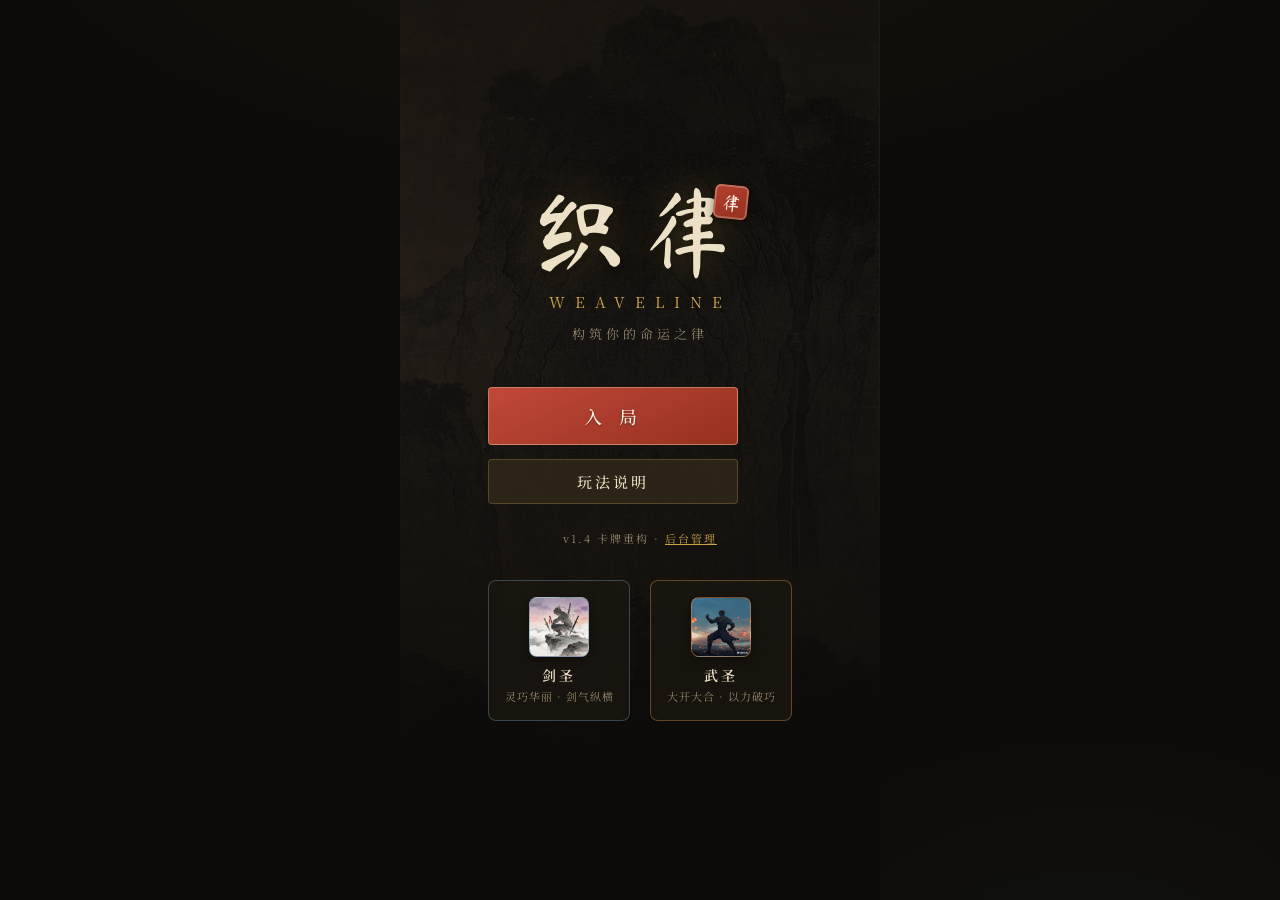
==== commit 48a8a739: "fix: 修复Boss报错+护盾动画+后台资产替换 1. 修复第二关Boss报错：battle-core.js第851行 pulled.hits 笔误改为 picked.hits    （Boss龙息" ====
--- a/index.html
+++ b/index.html
@@ -25,6 +25,7 @@
   </div>
 
   <!-- Game Scripts -->
+  <script src="js/asset-override.js"></script>
   <script src="js/random.js"></script>
   <script src="js/data.js"></script>
   <script src="js/battle-core.js"></script>
--- a/css/style.css
+++ b/css/style.css
@@ -260,13 +260,21 @@
 .char-preview.swordsman { border-color: rgba(106, 146, 173, 0.4); }
 .char-preview.martial { border-color: rgba(217, 142, 74, 0.4); }
 .char-preview .char-icon {
-  font-family: var(--font-brush);
-  font-size: 34px;
-  line-height: 1;
-  margin-bottom: 6px;
-}
-.char-preview.swordsman .char-icon { color: var(--azure); }
-.char-preview.martial .char-icon { color: var(--ember); }
+  width: 60px;
+  height: 60px;
+  border-radius: 8px;
+  background-size: cover;
+  background-position: center 22%;
+  background-color: rgba(0,0,0,0.35);
+  margin: 0 auto 8px;
+  border: 1px solid rgba(201,162,75,0.3);
+  box-shadow: 0 3px 10px rgba(0,0,0,0.4);
+  font-size: 0;  /* 隐藏文本，背景图代替 */
+  line-height: 0;
+  text-indent: -9999px;
+}
+.char-preview.swordsman .char-icon { border-color: rgba(106,146,173,0.5); }
+.char-preview.martial .char-icon { border-color: rgba(217,142,74,0.5); }
 .char-preview .char-name { font-size: 14px; font-weight: 600; letter-spacing: 3px; }
 .char-preview .char-desc { font-size: 11px; color: var(--paper-mute); margin-top: 3px; letter-spacing: 1px; }
 
@@ -316,6 +324,21 @@
   background: radial-gradient(circle at 35% 30%, rgba(236,224,198,0.10), rgba(0,0,0,0.35));
 }
 .char-card.swordsman .char-glyph { color: var(--azure); box-shadow: 0 0 22px rgba(106,146,173,0.25); }
+.char-card.martialArtist .char-glyph { color: #e8b088; box-shadow: 0 0 22px rgba(217,142,74,0.25); }
+
+/* 角色立绘（来自玩家提供的图片） */
+.char-portrait {
+  width: 80px;
+  height: 80px;
+  border-radius: 12px;
+  background-size: cover;
+  background-position: center 20%;
+  border: 1.5px solid rgba(201,162,75,0.45);
+  box-shadow: 0 4px 14px rgba(0,0,0,0.5);
+  flex: 0 0 auto;
+}
+.char-card.swordsman .char-portrait { border-color: rgba(106,146,173,0.5); box-shadow: 0 4px 14px rgba(0,0,0,0.5), 0 0 18px rgba(106,146,173,0.25); }
+.char-card.martialArtist .char-portrait { border-color: rgba(217,142,74,0.5); box-shadow: 0 4px 14px rgba(0,0,0,0.5), 0 0 18px rgba(217,142,74,0.25); }
 .char-card.martial .char-glyph { color: var(--ember); box-shadow: 0 0 22px rgba(217,142,74,0.25); }
 .char-card h3 { font-family: var(--font-brush); font-size: 26px; font-weight: 400; letter-spacing: 5px; }
 .char-stats { display: flex; gap: 14px; margin-bottom: 8px; }
@@ -333,6 +356,18 @@
 }
 .tag-more { color: var(--gold); }
 
+.stats-portrait {
+  display: inline-block;
+  vertical-align: middle;
+  width: 36px;
+  height: 36px;
+  border-radius: 6px;
+  background-size: cover;
+  background-position: center 22%;
+  border: 1px solid rgba(201,162,75,0.4);
+  margin-right: 8px;
+}
+
 /* ---- Sword Select ---- */
 .sword-select-screen { gap: 14px; align-items: center; }
 .sword-cards { display: flex; flex-direction: column; gap: 12px; width: 100%; }
@@ -619,29 +654,33 @@
 }
 .player-sprite { position: relative; transition: transform 0.12s; }
 .sprite-body {
-  width: 84px; height: 84px;
-  border-radius: 50%;
+  width: 88px; height: 96px;
+  border-radius: 12px;
   display: flex;
   align-items: center;
   justify-content: center;
   position: relative;
   border: 1.5px solid var(--border-gold);
   background: radial-gradient(circle at 35% 28%, rgba(236,224,198,0.10), rgba(10,8,6,0.5));
+  background-size: cover;
+  background-position: center 22%;
+  background-repeat: no-repeat;
   animation: idleBreath 3.2s ease-in-out infinite;
-}
+  overflow: hidden;
+}
+.sprite-body .sprite-aura,
+.sprite-body .sprite-glyph {
+  position: absolute;
+}
+/* 角色立绘模式：隐藏 glyph，气场环绕 */
+.sprite-body.has-portrait { background-color: rgba(10,8,6,0.35); }
+.sprite-body.has-portrait .sprite-glyph { display: none; }
 @keyframes idleBreath {
   0%,100% { transform: translateY(0) scale(1); }
   50% { transform: translateY(-3px) scale(1.015); }
 }
-.sprite-glyph {
-  font-family: var(--font-brush);
-  font-size: 46px;
-  line-height: 1;
-}
 .sprite-body.swordsman { box-shadow: 0 0 34px rgba(106,146,173,0.35), inset 0 0 20px rgba(106,146,173,0.12); }
-.sprite-body.swordsman .sprite-glyph { color: #9fc2d8; text-shadow: 0 0 16px rgba(106,146,173,0.8); }
 .sprite-body.martialArtist { box-shadow: 0 0 34px rgba(217,142,74,0.35), inset 0 0 20px rgba(217,142,74,0.12); }
-.sprite-body.martialArtist .sprite-glyph { color: #e8b088; text-shadow: 0 0 16px rgba(217,142,74,0.8); }
 
 /* 角色气场环 */
 .sprite-aura {
@@ -731,6 +770,46 @@
 }
 .intent-orb.filled { background: radial-gradient(circle at 35% 30%, var(--gold-bright), var(--gold)); box-shadow: 0 0 6px rgba(201,162,75,0.7); }
 .intent-orb.momentum.filled { background: radial-gradient(circle at 35% 30%, #f0b278, var(--ember)); box-shadow: 0 0 6px rgba(217,142,74,0.7); }
+
+/* 剑意层数显示（I / II / III + 增伤百分比） */
+.intent-level-display {
+  display: flex;
+  align-items: center;
+  gap: 6px;
+  margin-top: 6px;
+  font-size: 12px;
+  opacity: 0.75;
+}
+.level-step {
+  width: 22px; height: 22px;
+  border-radius: 4px;
+  display: flex;
+  align-items: center;
+  justify-content: center;
+  border: 1px solid rgba(236,224,198,0.2);
+  background: rgba(236,224,198,0.04);
+  color: var(--paper-mute);
+  font-size: 11px;
+  font-weight: 700;
+  letter-spacing: 0.5px;
+  transition: all 0.35s ease;
+}
+.level-step.active {
+  border-color: var(--gold);
+  background: rgba(201,162,75,0.15);
+  color: var(--gold-bright);
+  box-shadow: 0 0 8px rgba(201,162,75,0.35);
+}
+.intent-bonus {
+  margin-left: 4px;
+  color: var(--gold-bright);
+  font-weight: 700;
+  font-size: 12px;
+  letter-spacing: 1px;
+  transition: all 0.3s;
+}
+.intent-level { font-weight: 700; color: var(--gold-bright); }
+.res-sub { font-size: 10px; color: var(--paper-mute); margin-left: 12px; }
 
 /* Battle Log */
 .battle-log {
@@ -748,6 +827,85 @@
 .log-line { padding: 1px 0; }
 .log-line:first-child { color: var(--gold-bright); }
 
+/* ---- Manual Battle Card Area ---- */
+.battle-card-area {
+  padding: 8px 10px 10px;
+  background: rgba(12,10,8,0.55);
+  border-top: 1px solid rgba(201,162,75,0.25);
+  position: sticky;
+  bottom: 0;
+}
+.card-hand {
+  display: flex;
+  gap: 10px;
+  justify-content: center;
+  flex-wrap: wrap;
+}
+.card-ultimate-area {
+  display: flex;
+  justify-content: center;
+  margin-top: 6px;
+}
+.skill-card {
+  background: linear-gradient(135deg, rgba(26,22,17,0.92), rgba(20,17,13,0.92));
+  border: 1.5px solid rgba(201,162,75,0.3);
+  border-radius: 8px;
+  padding: 10px 14px;
+  width: 150px;
+  cursor: pointer;
+  transition: all 0.2s;
+  box-shadow: 0 2px 8px rgba(0,0,0,0.4);
+  position: relative;
+}
+.skill-card:hover {
+  border-color: var(--gold-bright);
+  transform: translateY(-3px);
+  box-shadow: 0 6px 20px rgba(0,0,0,0.6), 0 0 14px rgba(201,162,75,0.25);
+}
+.skill-card:active { transform: translateY(-1px); }
+.card-tag {
+  font-size: 9px;
+  text-transform: uppercase;
+  letter-spacing: 2px;
+  color: var(--paper-mute);
+  margin-bottom: 4px;
+}
+.card-name {
+  font-family: var(--font-brush);
+  font-size: 18px;
+  letter-spacing: 2px;
+  color: var(--paper);
+  font-weight: 400;
+}
+.card-desc {
+  font-size: 10px;
+  color: var(--paper-mute);
+  margin-top: 4px;
+  line-height: 1.4;
+}
+.skill-card.card-rare {
+  border-color: rgba(201,162,75,0.55);
+  box-shadow: 0 2px 8px rgba(0,0,0,0.4), 0 0 10px rgba(201,162,75,0.15);
+}
+.skill-card.card-qi {
+  border-color: rgba(106,146,173,0.45);
+}
+.skill-card.card-ultimate {
+  border-color: var(--gold-bright);
+  box-shadow: 0 0 18px rgba(201,162,75,0.45), 0 4px 14px rgba(0,0,0,0.6);
+  background: linear-gradient(135deg, rgba(30,22,10,0.94), rgba(20,14,8,0.94));
+  width: 220px;
+  animation: cardPulse 2s ease-in-out infinite;
+}
+.skill-card.card-ultimate:hover {
+  transform: translateY(-4px);
+  box-shadow: 0 0 28px rgba(201,162,75,0.55), 0 8px 24px rgba(0,0,0,0.7);
+}
+@keyframes cardPulse {
+  0%,100% { box-shadow: 0 0 18px rgba(201,162,75,0.35), 0 4px 14px rgba(0,0,0,0.6); }
+  50% { box-shadow: 0 0 28px rgba(201,162,75,0.6), 0 4px 14px rgba(0,0,0,0.6); }
+}
+
 /* Enemy Area */
 .enemy-area {
   display: flex;
@@ -784,6 +942,12 @@
 }
 .enemy-unit.elite .sprite-enemy { width: 72px; height: 72px; font-size: 40px; }
 .enemy-unit.boss .sprite-enemy { width: 88px; height: 88px; font-size: 48px; border-width: 2px; }
+.enemy-sprite-img {
+  width: 100%; height: 100%;
+  object-fit: cover;
+  border-radius: 50%;
+  display: block;
+}
 .enemy-name { font-size: 11px; color: var(--paper-dim); letter-spacing: 2px; }
 .hp-bar-container.small { max-width: 86px; }
 .hp-bar-container.small .hp-bar { height: 5px; }
@@ -1171,6 +1335,30 @@
 .upgrade-info { flex: 1; min-width: 0; }
 .upgrade-name { font-size: 15px; font-weight: 600; letter-spacing: 2px; }
 .upgrade-desc { font-size: 11px; color: var(--paper-mute); line-height: 1.6; }
+.upgrade-actions { margin: 14px 0 4px; display: flex; justify-content: center; }
+.upgrade-btns { display: flex; gap: 8px; flex-shrink: 0; }
+
+/* 轻量提示 toast */
+.wl-toast {
+  position: fixed;
+  left: 50%;
+  bottom: 88px;
+  transform: translateX(-50%);
+  background: rgba(18, 16, 12, 0.92);
+  color: var(--gold-bright);
+  border: 1px solid var(--gold);
+  border-radius: 999px;
+  padding: 9px 22px;
+  font-size: 13px;
+  letter-spacing: 2px;
+  z-index: 9999;
+  pointer-events: none;
+  animation: wl-toast-in 0.2s ease-out;
+}
+@keyframes wl-toast-in {
+  from { opacity: 0; transform: translateX(-50%) translateY(8px); }
+  to { opacity: 1; transform: translateX(-50%) translateY(0); }
+}
 .event-choices { display: flex; gap: 12px; margin-top: 18px; flex-direction: column; }
 
 /* ---- Game Over / Victory ---- */
@@ -1361,3 +1549,314 @@
   white-space: nowrap; pointer-events: none;
 }
 .loot-toast.show { opacity: 1; transform: translateX(-50%) translateY(0); }
+
+/* ============================================================
+   v1.4 卡牌战斗 UI 样式
+   ============================================================ */
+
+/* ---- Enemy Intents Bar ---- */
+.enemy-intents-bar {
+  display: flex; gap: 6px; padding: 6px 10px;
+  background: rgba(0,0,0,0.5); backdrop-filter: blur(4px);
+  border-bottom: 1px solid var(--border-faint);
+  overflow-x: auto;
+}
+.intent-enemy { flex: 1; min-width: 90px; text-align: center; padding: 4px 6px; border-radius: 6px; background: rgba(255,255,255,0.04); border: 1px solid var(--border-faint); }
+.intent-enemy.dead { opacity: 0.3; }
+.intent-enemy-name { font-size: 11px; color: var(--paper-dim); font-family: var(--font-brush); margin-bottom: 2px; }
+.intent-detail { font-size: 11px; color: var(--paper); display: flex; align-items: center; justify-content: center; gap: 3px; }
+.intent-icon { font-size: 14px; }
+.intent-icon.intent-attack { color: var(--cinnabar-bright); }
+.intent-icon.intent-shield { color: var(--azure); }
+.intent-icon.intent-buff { color: var(--gold-bright); }
+.intent-text { font-size: 10px; color: var(--paper-dim); max-width: 80px; overflow: hidden; text-overflow: ellipsis; white-space: nowrap; }
+
+/* ---- Battle HUD (Energy + Piles + Resource + End Turn) ---- */
+.battle-hud {
+  display: flex; align-items: center; justify-content: space-between;
+  padding: 8px 12px; gap: 8px;
+  background: rgba(0,0,0,0.45); backdrop-filter: blur(4px);
+  border-top: 1px solid var(--border-faint);
+}
+.hud-left { display: flex; align-items: center; gap: 10px; flex: 1; min-width: 0; }
+.hud-center { flex: 0 0 auto; }
+.hud-right { flex: 0 0 auto; }
+.energy-display { display: flex; align-items: center; gap: 4px; font-size: 18px; font-weight: 700; color: var(--gold-bright); font-family: var(--font-brush); }
+.energy-orb { font-size: 16px; }
+.energy-val { color: var(--gold-bright); font-size: 22px; }
+.energy-max { color: var(--paper-mute); font-size: 14px; }
+.pile-info { display: flex; gap: 4px; }
+.pile-btn {
+  background: rgba(255,255,255,0.06); border: 1px solid var(--border-faint);
+  border-radius: 6px; padding: 2px 8px; color: var(--paper-dim); font-size: 12px;
+  cursor: pointer; display: flex; align-items: center; gap: 3px; font-family: var(--font-brush);
+}
+.pile-btn:active { background: rgba(201,162,75,0.15); }
+.pile-icon { font-size: 12px; }
+
+/* Resource display v2 */
+.resource-display-v2 { display: flex; align-items: center; gap: 6px; }
+.resource-label { font-size: 11px; color: var(--paper-dim); font-family: var(--font-brush); letter-spacing: 2px; }
+.intent-dot, .momentum-dot {
+  display: inline-block; width: 10px; height: 10px; border-radius: 50%;
+  background: rgba(255,255,255,0.15); border: 1px solid rgba(255,255,255,0.2);
+  transition: all 0.2s;
+}
+.intent-dot.filled { background: var(--azure); border-color: var(--azure); box-shadow: 0 0 6px rgba(106,146,173,0.6); }
+.momentum-dot.filled { background: var(--cinnabar-bright); border-color: var(--cinnabar-bright); box-shadow: 0 0 6px rgba(224,96,74,0.6); }
+
+/* End Turn button */
+.btn-endturn {
+  background: linear-gradient(135deg, rgba(224,96,74,0.3), rgba(181,64,47,0.2));
+  border: 1px solid rgba(200,80,60,0.5); color: var(--paper);
+  padding: 8px 16px; border-radius: 8px; font-family: var(--font-brush);
+  font-size: 14px; letter-spacing: 2px; cursor: pointer; transition: all 0.2s;
+}
+.btn-endturn:active { background: rgba(224,96,74,0.5); transform: scale(0.95); }
+
+/* ---- Card Hand Area ---- */
+.card-hand-area {
+  padding: 8px 8px 12px;
+  background: rgba(0,0,0,0.55); backdrop-filter: blur(6px);
+  border-top: 1px solid var(--border-gold);
+  min-height: 130px;
+}
+.card-hand-scroll {
+  display: flex; gap: 8px; overflow-x: auto; padding: 4px 0;
+  scroll-snap-type: x mandatory; -webkit-overflow-scrolling: touch;
+}
+.card-hand-scroll::-webkit-scrollbar { height: 3px; }
+.card-hand-scroll::-webkit-scrollbar-thumb { background: rgba(201,162,75,0.3); border-radius: 4px; }
+
+/* Battle Cards */
+.battle-card {
+  flex: 0 0 120px; scroll-snap-align: center;
+  border-radius: 10px; padding: 8px 10px; cursor: pointer;
+  border: 2px solid var(--border-faint);
+  background: linear-gradient(170deg, rgba(30,25,18,0.95), rgba(18,15,10,0.95));
+  transition: all 0.2s; position: relative; user-select: none;
+}
+.battle-card:active { transform: scale(0.94); }
+.battle-card.card-attack { border-left: 3px solid var(--cinnabar-bright); }
+.battle-card.card-power { border-left: 3px solid var(--gold-bright); }
+.battle-card.card-technique { border-left: 3px solid var(--jade); }
+.battle-card.card-utility { border-left: 3px solid var(--azure); }
+.battle-card.card-rare { box-shadow: 0 0 10px rgba(146,112,160,0.2); }
+.battle-card.card-epic { box-shadow: 0 0 14px rgba(201,162,75,0.25); }
+.battle-card.card-locked { opacity: 0.45; cursor: not-allowed; }
+.battle-card.card-selected {
+  border-color: var(--gold-bright); box-shadow: 0 0 14px rgba(201,162,75,0.5);
+  transform: translateY(-6px); background: rgba(40,30,15,0.95);
+}
+.bcard-cost {
+  position: absolute; top: -8px; left: -6px;
+  width: 26px; height: 26px; border-radius: 50%;
+  background: var(--ink-700); border: 2px solid var(--gold);
+  color: var(--gold); font-size: 13px; font-weight: 700;
+  display: flex; align-items: center; justify-content: center;
+  font-family: var(--font-brush);
+}
+.bcard-cost.cost-discounted { border-color: var(--jade); color: var(--jade); }
+.cost-arrow { font-size: 9px; color: var(--jade); margin-left: 1px; }
+.bcard-tags { display: flex; flex-wrap: wrap; gap: 3px; margin-bottom: 4px; padding-top: 4px; }
+.bcard-tag {
+  font-size: 9px; padding: 1px 5px; border-radius: 3px;
+  background: rgba(255,255,255,0.08); color: var(--paper-dim); font-family: var(--font-brush);
+}
+.bcard-keyword {
+  font-size: 8px; padding: 1px 4px; border-radius: 2px;
+  background: rgba(201,162,75,0.15); color: var(--gold); font-family: var(--font-brush);
+}
+.bcard-name {
+  font-size: 14px; color: var(--paper); font-family: var(--font-brush);
+  letter-spacing: 2px; margin-bottom: 2px; line-height: 1.2;
+}
+.bcard-desc {
+  font-size: 9px; color: var(--paper-mute); line-height: 1.3;
+  overflow: hidden; text-overflow: ellipsis; display: -webkit-box;
+  -webkit-line-clamp: 2; -webkit-box-orient: vertical;
+}
+.no-cards-msg {
+  color: var(--paper-mute); font-family: var(--font-brush); font-size: 14px;
+  padding: 16px; text-align: center; width: 100%;
+}
+
+/* ---- Ultimate Button ---- */
+.ultimate-button-area {
+  position: fixed; top: 80px; right: 12px; z-index: 100; pointer-events: none;
+}
+.btn-ultimate {
+  pointer-events: all; padding: 10px 16px; border-radius: 12px;
+  font-family: var(--font-brush); font-size: 15px; letter-spacing: 3px;
+  cursor: pointer; transition: all 0.3s; border: none;
+}
+.btn-ultimate.ready {
+  background: linear-gradient(135deg, rgba(201,162,75,0.8), rgba(240,200,100,0.6));
+  color: #2a1a00; box-shadow: 0 0 20px rgba(201,162,75,0.6), 0 0 40px rgba(240,200,100,0.3);
+  animation: ultPulse 1.5s ease-in-out infinite;
+}
+.btn-ultimate.locked {
+  background: rgba(0,0,0,0.5); color: var(--paper-mute); border: 1px solid var(--border-faint);
+}
+.btn-ultimate:disabled { cursor: not-allowed; opacity: 0.5; }
+.btn-ultimate:disabled.ready { opacity: 1; }
+@keyframes ultPulse {
+  0%, 100% { box-shadow: 0 0 20px rgba(201,162,75,0.6), 0 0 40px rgba(240,200,100,0.3); }
+  50% { box-shadow: 0 0 30px rgba(201,162,75,0.9), 0 0 60px rgba(240,200,100,0.5); }
+}
+
+/* ---- Target Selection ---- */
+.enemy-unit.targetable {
+  outline: 2px solid var(--gold-bright) !important;
+  box-shadow: 0 0 12px rgba(201,162,75,0.6) !important;
+  animation: targetGlow 0.6s ease-in-out infinite alternate;
+}
+@keyframes targetGlow {
+  from { box-shadow: 0 0 8px rgba(201,162,75,0.4); }
+  to { box-shadow: 0 0 16px rgba(201,162,75,0.8); }
+}
+
+/* ---- Shield Indicator ---- */
+.player-shield {
+  position: absolute; top: -12px; left: 50%; transform: translateX(-50%);
+  font-size: 12px; color: var(--azure); font-family: var(--font-brush);
+  background: rgba(0,0,0,0.6); padding: 1px 6px; border-radius: 4px;
+  white-space: nowrap;
+}
+.shield-indicator {
+  font-size: 10px; color: var(--azure); font-family: var(--font-brush);
+  margin-top: 2px; text-align: center;
+}
+
+/* ---- Status Chips ---- */
+.status-chip {
+  display: inline-block; font-size: 9px; padding: 1px 5px; border-radius: 3px;
+  margin: 1px; font-family: var(--font-brush); letter-spacing: 1px;
+}
+.status-chip.poison { background: rgba(120,170,70,0.2); color: #8cba5a; }
+.status-chip.armorBreak { background: rgba(180,100,40,0.2); color: #c8a45a; }
+.status-chip.weak { background: rgba(100,100,140,0.2); color: #a0a0cc; }
+.status-chip.vulnerable { background: rgba(200,80,60,0.2); color: #e08060; }
+
+/* ---- Resource Display on Route ---- */
+.res-deck { color: var(--paper-dim); }
+
+/* Toast */
+.wl-toast {
+  position: fixed; top: 40px; left: 50%; transform: translateX(-50%); z-index: 2000;
+  padding: 8px 18px; background: rgba(0,0,0,0.85); border: 1px solid var(--border-gold);
+  border-radius: 6px; color: var(--paper); font-family: var(--font-brush);
+  font-size: 14px; letter-spacing: 2px; animation: toastInOut 1.6s ease;
+}
+@keyframes toastInOut {
+  0% { opacity: 0; transform: translateX(-50%) translateY(-10px); }
+  15% { opacity: 1; transform: translateX(-50%) translateY(0); }
+  85% { opacity: 1; transform: translateX(-50%) translateY(0); }
+  100% { opacity: 0; transform: translateX(-50%) translateY(-10px); }
+}
+
+/* ---- Adjust battle arena for card layout ---- */
+.battle-screen { display: flex; flex-direction: column; height: 100%; }
+.battle-arena { flex: 1; overflow: hidden; }
+
+/* Sword name on HUD */
+.sword-display {
+  font-size: 11px; color: var(--gold-bright); font-family: var(--font-brush);
+  letter-spacing: 2px; opacity: 0.8;
+}
+
+/* ---- Ultimate Cinematic (Swordsman 万剑归流) ---- */
+.ultimate-cinematic-overlay {
+  position: fixed; inset: 0; z-index: 9999;
+  display: flex; align-items: center; justify-content: center;
+  pointer-events: none;
+  opacity: 0;
+  transition: opacity 0.8s ease;
+  overflow: hidden;
+}
+.ultimate-cinematic-overlay.cinematic-show {
+  opacity: 1;
+}
+.ultimate-cinematic-overlay.cinematic-flash-out {
+  /* White flash overlay flashes */
+}
+.ultimate-cinematic-overlay.cinematic-hide {
+  opacity: 0;
+  transition: opacity 0.5s ease;
+}
+
+.ultimate-cinematic-bg {
+  position: absolute; inset: 0;
+  background: radial-gradient(ellipse at center, rgba(20, 40, 100, 0.65), rgba(0, 0, 0, 0.95));
+}
+
+.ultimate-cinematic-image-wrap {
+  position: relative;
+  width: 100%; max-width: 720px;
+  aspect-ratio: 2 / 1;
+  filter: brightness(0.5) drop-shadow(0 0 30px rgba(100, 180, 255, 0.6));
+  transform: scale(0.85);
+  transition: transform 0.8s cubic-bezier(0.2, 0.8, 0.3, 1.2), filter 0.8s ease;
+}
+.cinematic-show .ultimate-cinematic-image-wrap {
+  transform: scale(1);
+  filter: brightness(1.1) drop-shadow(0 0 60px rgba(150, 220, 255, 0.9));
+}
+
+.ultimate-cinematic-image {
+  width: 100%; height: 100%;
+  object-fit: cover;
+  border-radius: 4px;
+  clip-path: polygon(0 0, 100% 0, 100% 100%, 0 100%);
+  animation: cinematicSlice 1.4s ease forwards;
+}
+@keyframes cinematicSlice {
+  0% { clip-path: polygon(0 50%, 0 50%, 0 50%, 0 50%); filter: brightness(2); }
+  60% { clip-path: polygon(0 50%, 100% 50%, 100% 50%, 0 50%); filter: brightness(1.4); }
+  100% { clip-path: polygon(0 0, 100% 0, 100% 100%, 0 100%); filter: brightness(1); }
+}
+
+.ultimate-cinematic-vignette {
+  position: absolute; inset: 0;
+  background: radial-gradient(ellipse at center, transparent 30%, rgba(0,0,0,0.85) 90%);
+  pointer-events: none;
+}
+
+.ultimate-cinematic-text {
+  position: absolute; bottom: 12%; left: 0; right: 0;
+  text-align: center;
+  opacity: 0;
+  transform: translateY(20px);
+  transition: opacity 0.6s ease 0.6s, transform 0.6s ease 0.6s;
+  text-shadow: 0 0 20px rgba(0, 30, 80, 0.95), 0 0 40px rgba(100, 180, 255, 0.5);
+}
+.cinematic-show .ultimate-cinematic-text {
+  opacity: 1;
+  transform: translateY(0);
+}
+.ultimate-cinematic-name {
+  font-family: var(--font-brush);
+  font-size: 64px;
+  color: #e8f0ff;
+  letter-spacing: 16px;
+  text-indent: 16px;
+  margin-bottom: 8px;
+  text-shadow: 0 0 30px rgba(100, 180, 255, 0.8), 0 0 60px rgba(60, 120, 220, 0.6);
+}
+.ultimate-cinematic-sub {
+  font-family: var(--font-song);
+  font-size: 14px;
+  color: rgba(200, 220, 255, 0.85);
+  letter-spacing: 8px;
+}
+
+.ultimate-cinematic-flash {
+  position: absolute; inset: 0;
+  background: white;
+  opacity: 0;
+  transition: opacity 0.15s ease;
+}
+.cinematic-flash-out .ultimate-cinematic-flash {
+  opacity: 0.85;
+  transition: opacity 0.2s ease;
+}
